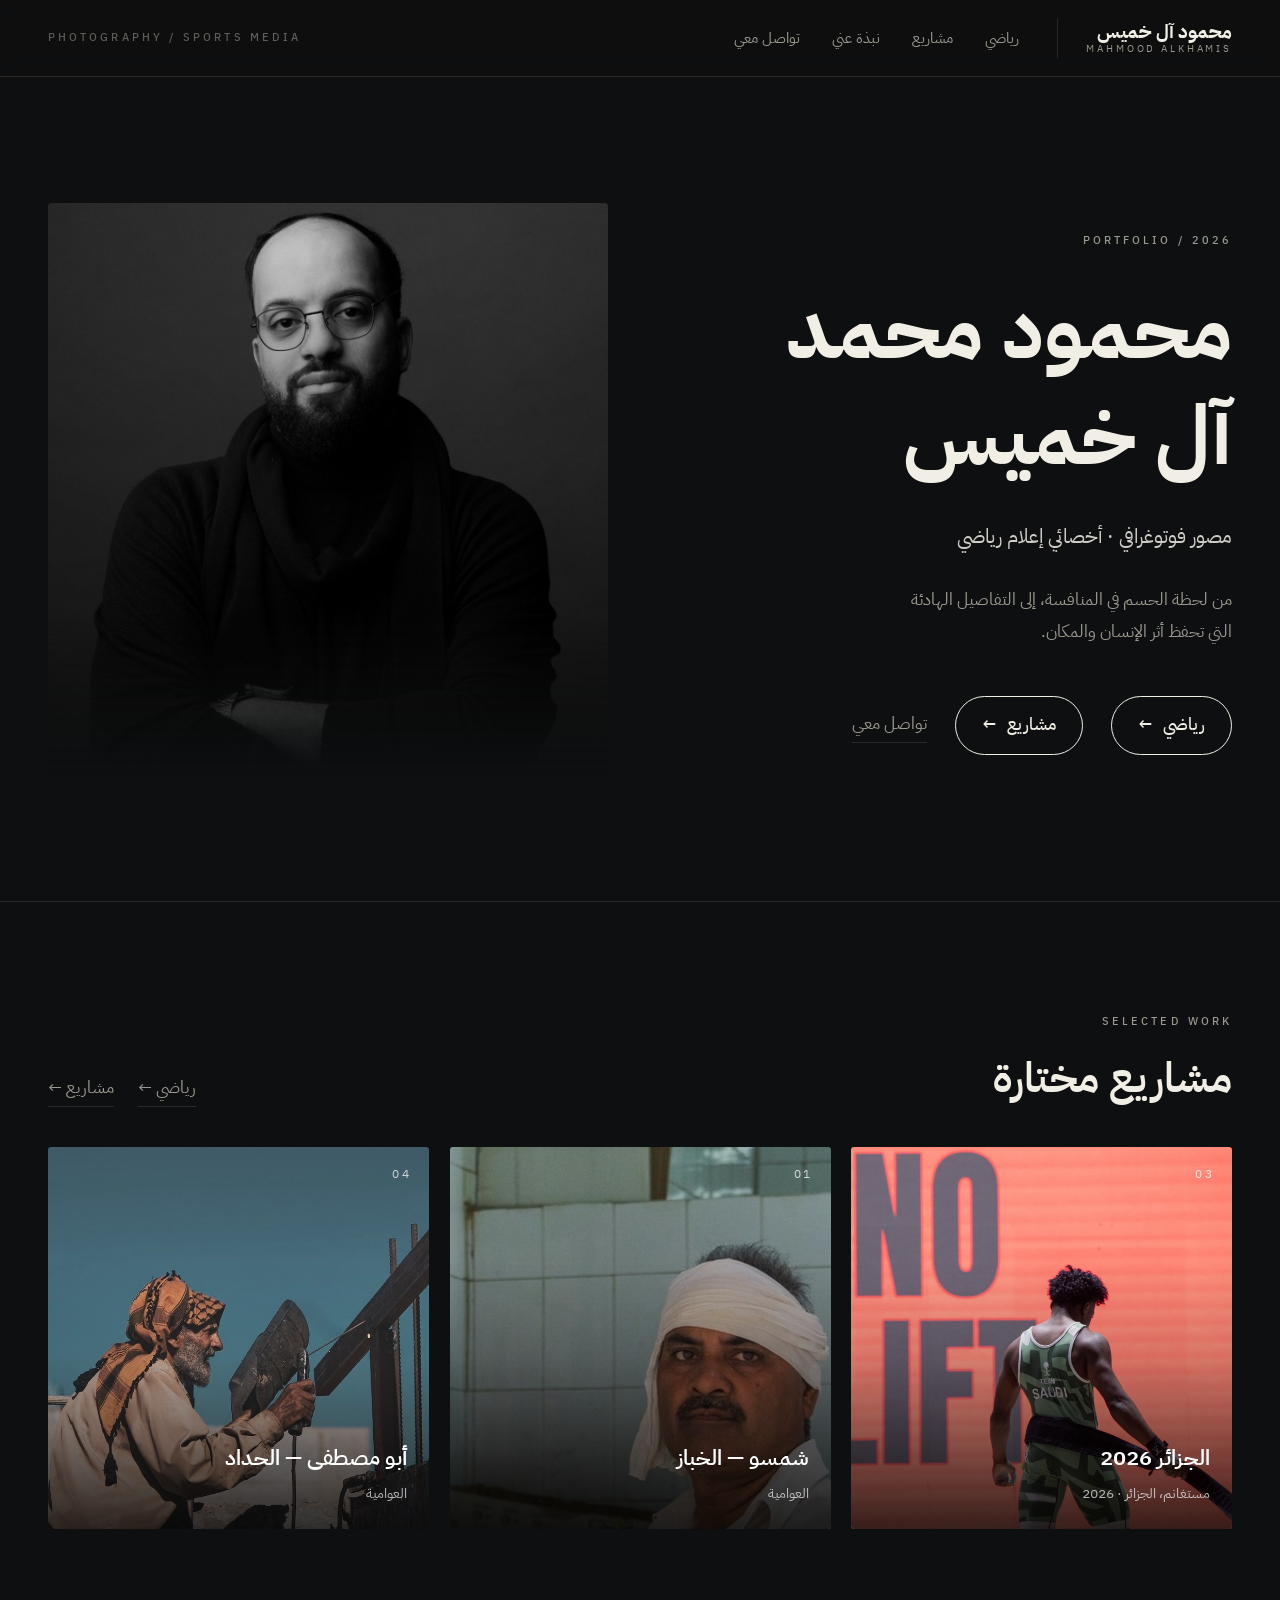
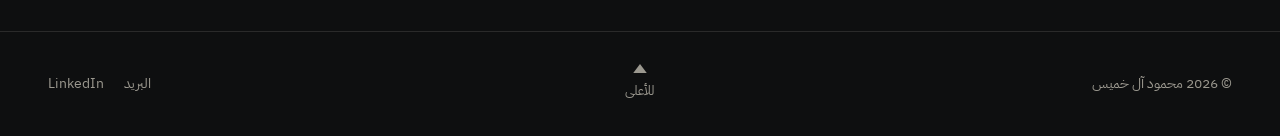
==== site/index.html @ a75376c0 "Portfolio site with Pages CMS control panel - Site content moved to site/content/projects.json and s" ====
<!doctype html>
<html lang="ar" dir="rtl">
<head>
  <meta charset="utf-8">
  <meta name="viewport" content="width=device-width, initial-scale=1">
  <title>محمود آل خميس | مصور فوتوغرافي</title>
  <meta name="description" content="محمود آل خميس — مصور فوتوغرافي وأخصائي إعلام رياضي من المنطقة الشرقية في السعودية.">
  <link rel="icon" href="images/favicon.svg" type="image/svg+xml">
  <link rel="preconnect" href="https://fonts.googleapis.com">
  <link rel="preconnect" href="https://fonts.gstatic.com" crossorigin>
  <link href="https://fonts.googleapis.com/css2?family=IBM+Plex+Sans+Arabic:wght@300;400;500;600;700&display=swap" rel="stylesheet">
  <link rel="stylesheet" href="css/style.css">
  <!-- يخفي العناصر اللي بتظهر مع النزول قبل ما تنرسم الصفحة (بدون JS كل شي يبان عادي) -->
  <script>
    document.documentElement.classList.add('js');
    // انتقال الصفحات: إذا المتصفح تخطّاه (مثلًا ضغطت بسرعة) ما يطلع خطأ في الـ Console
    ['pageswap', 'pagereveal'].forEach(function (t) { addEventListener(t, function (e) { if (e.viewTransition) e.viewTransition.ready.catch(function () {}); }); });
  </script>
</head>
<body>

  <!-- الهيدر: الاسم على اليمين وبعده الأقسام -->
  <header class="site-header">
    <div class="wrap">
      <div class="brand-nav">
        <a class="brand" href="index.html">
          <span class="brand-ar">محمود آل خميس</span>
          <span class="brand-en">MAHMOOD ALKHAMIS</span>
        </a>
        <nav class="nav" aria-label="الأقسام">
          <a href="sports.html" data-nav="sport">رياضي</a>
          <a href="projects.html" data-nav="story">مشاريع</a>
          <a href="about.html" data-nav="about">نبذة عني</a>
          <a href="contact.html" data-nav="contact">تواصل معي</a>
        </nav>
      </div>
      <span class="eyebrow header-tag">PHOTOGRAPHY / SPORTS MEDIA</span>
    </div>
  </header>

  <main>
    <!-- الواجهة: الصورة الشخصية والتعريف -->
    <section class="hero wrap">
      <div class="hero-text">
        <span class="eyebrow">PORTFOLIO / 2026</span>
        <h1 data-lines="hero.title">محمود محمد<br>آل خميس</h1>
        <p class="hero-role" data-text="hero.role">مصور فوتوغرافي · أخصائي إعلام رياضي</p>
        <p class="hero-lead" data-text="hero.lead">من لحظة الحسم في المنافسة، إلى التفاصيل الهادئة التي تحفظ أثر الإنسان والمكان.</p>
        <div class="hero-actions">
          <a class="btn" href="sports.html">رياضي <span class="arrow" aria-hidden="true">←</span></a>
          <a class="btn" href="projects.html">مشاريع <span class="arrow" aria-hidden="true">←</span></a>
          <a class="text-link" href="contact.html">تواصل معي</a>
        </div>
      </div>
      <figure class="hero-photo">
        <img src="images/mahmood.jpg" alt="محمود آل خميس" width="1240" height="1270" data-src="hero.photo">
      </figure>
    </section>

    <!-- مشاريع مختارة: المشاريع المعلّم عليها "يظهر في الرئيسية" في لوحة التحكم -->
    <section class="section">
      <div class="wrap">
        <div class="section-head" data-reveal>
          <div>
            <span class="eyebrow">SELECTED WORK</span>
            <h2>مشاريع مختارة</h2>
          </div>
          <div class="section-links">
            <a class="text-link" href="sports.html">رياضي <span class="arrow" aria-hidden="true">←</span></a>
            <a class="text-link" href="projects.html">مشاريع <span class="arrow" aria-hidden="true">←</span></a>
          </div>
        </div>
        <div class="grid" id="featured-list"></div>
      </div>
    </section>
  </main>

  <footer class="site-footer">
    <div class="wrap">
      <span>© <span data-year>2026</span> محمود آل خميس</span>
      <a class="to-top" href="#top" data-top>
        <svg class="to-top-mark" viewBox="0 0 12 8" aria-hidden="true"><path d="M6 0 12 8H0z"/></svg>
        <span>للأعلى</span>
      </a>
      <nav>
        <a href="mailto:mahmoodalkhmis@gmail.com" data-link="email">البريد</a>
        <a href="https://www.linkedin.com/in/mahmoodalkhamis" target="_blank" rel="noopener" data-link="linkedin">LinkedIn</a>
      </nav>
    </div>
  </footer>

  <script src="js/main.js"></script>
</body>
</html>
---- site/css/style.css ----
/* ==================================================================
   style.css — شكل الموقع
   الألوان والخط والمسافات كلها هنا فوق في :root
   غيّر قيمة واحدة وتتغير في كل الموقع
   ================================================================== */

:root {
  --bg: #0e0f10;          /* لون الخلفية */
  --bg-2: #17181a;        /* خلفية البطاقات */
  --fg: #f1eee6;          /* لون النص */
  --muted: #9b988f;       /* نص ثانوي */
  --faint: #5f5d58;       /* نص باهت */
  --line: rgba(241, 238, 230, 0.12);
  --font: "IBM Plex Sans Arabic", system-ui, -apple-system, "Segoe UI", sans-serif;
  --max: 1280px;          /* أقصى عرض للمحتوى */
  --gutter: clamp(16px, 4vw, 48px);
  --header-h: 76px;

  /* الحركة (نفس قيم سعف) */
  --ease-out: cubic-bezier(0.2, 0.7, 0.2, 1);   /* تبدأ سريعة وتهدّي */
  --dur-1: 150ms;
  --dur-2: 260ms;
  --dur-3: 480ms;
}
/* إذا الزائر مفعّل "تقليل الحركة" في جهازه، كل الحركات تصير فورية */
@media (prefers-reduced-motion: reduce) {
  :root { --dur-1: 0ms; --dur-2: 0ms; --dur-3: 0ms; }
}

*,
*::before,
*::after { box-sizing: border-box; margin: 0; padding: 0; }

html { background: var(--bg); color: var(--fg); -webkit-text-size-adjust: 100%; }

body {
  font-family: var(--font);
  font-size: 17px;
  line-height: 1.9;
  min-height: 100vh;
  display: flex;
  flex-direction: column;
  background: var(--bg);
  -webkit-font-smoothing: antialiased;
}

main { flex: 1; }
img { display: block; max-width: 100%; height: auto; }

/* النصوص والصور اللي تجي من لوحة التحكم (content/site.json) تختفي لحظة لين يتحمّل الملف،
   عشان ما يبان النص القديم المكتوب في الصفحة ثم يتبدّل قدام الزائر */
.js:not(.content-ready) :is([data-text], [data-lines], [data-paras], [data-src], [data-list], #contact-list) {
  visibility: hidden;
}
a { color: inherit; text-decoration: none; }
button { font: inherit; color: inherit; background: none; border: 0; cursor: pointer; }
::selection { background: var(--fg); color: var(--bg); }

.wrap { width: 100%; max-width: var(--max); margin-inline: auto; padding-inline: var(--gutter); }

/* نص إنجليزي صغير بمسافات بين الحروف (لا تستخدمه للعربي — يقطع الحروف) */
.eyebrow {
  display: inline-block;
  direction: ltr;
  unicode-bidi: isolate;
  font-size: 11px;
  font-weight: 500;
  letter-spacing: 0.28em;
  text-transform: uppercase;
  color: var(--muted);
  line-height: 1.6;
}

.btn {
  display: inline-flex;
  align-items: center;
  gap: 10px;
  padding: 12px 26px;
  border: 1px solid var(--fg);
  border-radius: 999px;
  font-weight: 500;
  transition: background 0.2s, color 0.2s;
}
.btn:hover { background: var(--fg); color: var(--bg); }

.text-link { color: var(--muted); border-bottom: 1px solid var(--line); padding-bottom: 2px; transition: color 0.2s, border-color 0.2s; }
.text-link:hover { color: var(--fg); border-color: var(--fg); }

/* ------------------------------ الهيدر ------------------------------ */
.site-header {
  position: sticky;
  top: 0;
  z-index: 50;
  background: rgba(14, 15, 16, 0.86);
  backdrop-filter: blur(12px);
  -webkit-backdrop-filter: blur(12px);
  border-bottom: 1px solid var(--line);
}
.site-header .wrap {
  display: flex;
  align-items: center;
  justify-content: space-between;
  gap: 24px;
  min-height: var(--header-h);
}
/* الاسم ثم الأقسام — على اليمين */
.brand-nav { display: flex; align-items: center; gap: 28px; }
.brand { display: flex; flex-direction: column; line-height: 1.25; }
.brand-ar { font-weight: 700; font-size: 19px; }
.brand-en { font-size: 9.5px; letter-spacing: 0.3em; color: var(--muted); direction: ltr; text-align: right; }

.nav { display: flex; gap: 4px; padding-inline-start: 24px; border-inline-start: 1px solid var(--line); }
.nav a {
  position: relative;
  padding: 6px 14px;
  font-size: 15px;
  color: var(--muted);
  transition: color var(--dur-1) var(--ease-out);
}
.nav a:hover { color: var(--fg); }
.nav a[aria-current="page"] { color: var(--fg); font-weight: 500; }
/* خط قصير في منتصف الكلمة: يكبر مع المرور، وأطول تحت الصفحة الحالية */
.nav a::after {
  content: "";
  position: absolute;
  inset-inline: 0;
  bottom: 0;
  margin-inline: auto;
  width: 0;
  height: 2px;
  background: var(--fg);
  opacity: 0;
  transition: width var(--dur-2) var(--ease-out), opacity var(--dur-2) var(--ease-out);
}
.nav a:hover::after { width: 1.25rem; opacity: 0.6; }
.nav a[aria-current="page"]::after { width: 1.75rem; opacity: 1; }

.header-tag { color: var(--faint); }

@media (max-width: 760px) {
  .header-tag { display: none; }
  .site-header .wrap { min-height: 0; padding-block: 12px 8px; }
  .brand-nav { flex-direction: column; align-items: stretch; gap: 6px; width: 100%; }
  .nav { padding: 0; border: 0; margin-inline-start: -14px; }
  .nav a { font-size: 14.5px; }
}

/* ------------------------------ الرئيسية ------------------------------ */
.hero {
  display: grid;
  grid-template-columns: 1fr 1fr;
  align-items: center;
  gap: clamp(32px, 5vw, 80px);
  min-height: calc(100svh - var(--header-h));
  padding-block: 48px;
}
.hero h1 {
  font-size: clamp(44px, 6.4vw, 92px);
  font-weight: 700;
  line-height: 1.3;
  margin-block: 22px 26px;
}
.hero-role { font-size: clamp(17px, 1.6vw, 21px); color: var(--fg); opacity: 0.85; }
.hero-lead { margin-top: 28px; max-width: 34ch; color: var(--muted); font-size: 17px; }
.hero-actions { display: flex; align-items: center; gap: 16px 28px; margin-top: 48px; flex-wrap: wrap; }

.hero-photo { position: relative; }
.hero-photo img {
  width: 100%;
  aspect-ratio: 1 / 1.02;
  max-height: calc(100svh - var(--header-h) - 96px);
  object-fit: cover;
  object-position: 50% 20%;
  border-radius: 3px;
  /* يذوب أسفل الصورة في الخلفية */
  -webkit-mask-image: linear-gradient(to bottom, #000 72%, transparent);
  mask-image: linear-gradient(to bottom, #000 72%, transparent);
}

@media (max-width: 860px) {
  .hero { grid-template-columns: 1fr; min-height: 0; padding-block: 24px 40px; gap: 8px; }
  .hero-photo { order: -1; max-width: 520px; width: 100%; margin-inline: auto; }
  .hero-photo img { aspect-ratio: 4 / 4.4; max-height: 54svh; }
  .hero h1 { margin-block: 16px 18px; }
}

.section { padding-block: clamp(56px, 8vw, 110px); border-top: 1px solid var(--line); }
.section-head {
  display: flex;
  align-items: end;
  justify-content: space-between;
  gap: 16px;
  margin-bottom: 40px;
  flex-wrap: wrap;
}
.section-head h2 { font-size: clamp(28px, 3.4vw, 42px); font-weight: 600; line-height: 1.4; margin-top: 12px; }
.section-links { display: flex; gap: 24px; flex-wrap: wrap; }

/* ------------------------------ البطاقات المربعة ------------------------------ */
.grid {
  display: grid;
  grid-template-columns: repeat(3, 1fr);
  gap: clamp(12px, 1.6vw, 22px);
}
@media (max-width: 960px) { .grid { grid-template-columns: repeat(2, 1fr); } }
@media (max-width: 460px) { .grid { grid-template-columns: 1fr; } }

.card {
  position: relative;
  display: block;
  aspect-ratio: 1 / 1;      /* مربع */
  overflow: hidden;
  background: var(--bg-2);
  border-radius: 3px;
  isolation: isolate;
}
.card img {
  position: absolute;
  inset: 0;
  width: 100%;
  height: 100%;
  object-fit: cover;
  transition: transform 0.8s cubic-bezier(0.2, 0.7, 0.2, 1), filter 0.4s;
}
.card::after {
  content: "";
  position: absolute;
  inset: 0;
  background: linear-gradient(to top, rgba(0, 0, 0, 0.78) 0%, rgba(0, 0, 0, 0.15) 45%, transparent 70%);
}
.card:hover img { transform: scale(1.045); }
.card-num {
  position: absolute;
  top: 16px;
  inset-inline-end: 18px;
  z-index: 1;
  font-size: 12px;
  letter-spacing: 0.2em;
  color: rgba(255, 255, 255, 0.75);
  direction: ltr;
}
.card-info {
  position: absolute;
  inset-inline: 0;
  bottom: 0;
  z-index: 1;
  display: flex;
  flex-direction: column;
  padding: 22px;
}
.card-title { font-size: clamp(19px, 1.7vw, 24px); font-weight: 600; line-height: 1.5; color: #fff; }
.card-meta { font-size: 13.5px; color: rgba(255, 255, 255, 0.68); margin-top: 6px; }

/* ------------------------------ صفحة القسم (رياضي / مشاريع) ------------------------------ */
.page-head { padding-block: clamp(48px, 7vw, 96px) clamp(24px, 3vw, 40px); }
.page-head h1 { font-size: clamp(40px, 5.6vw, 76px); font-weight: 700; line-height: 1.3; margin-top: 16px; }
.page-head p { color: var(--muted); max-width: 60ch; margin-top: 20px; }
.section-grid { padding-top: clamp(32px, 4vw, 56px); padding-bottom: clamp(56px, 8vw, 110px); border-top: 1px solid var(--line); }


/* ------------------------------ صفحة المشروع ------------------------------ */
.back { display: inline-block; margin-block: 32px 24px; color: var(--muted); font-size: 15px; transition: color 0.2s; }
.back:hover { color: var(--fg); }

.project-cover img {
  width: 100%;
  max-height: 82svh;
  object-fit: cover;
  border-radius: 3px;
  background: var(--bg-2);
}

.project-head {
  display: grid;
  grid-template-columns: minmax(0, 5fr) minmax(0, 6fr);
  gap: clamp(24px, 5vw, 80px);
  padding-block: clamp(36px, 5vw, 72px);
}
.project-head h1 { font-size: clamp(34px, 4.4vw, 60px); font-weight: 700; line-height: 1.35; margin-top: 14px; }
.project-sub { margin-top: 14px; font-size: 17px; line-height: 1.8; }
.project-meta { margin-top: 10px; color: var(--muted); font-size: 15px; }
.project-desc { color: #d6d3cb; font-size: 18px; line-height: 2.1; padding-top: 6px; }
.project-desc p + p { margin-top: 22px; }
.project-desc p:first-child:not(:only-child) { color: var(--muted); font-size: 15.5px; }

@media (max-width: 860px) {
  .project-head { grid-template-columns: 1fr; gap: 18px; }
}

.gallery {
  display: grid;
  grid-template-columns: repeat(2, 1fr);
  gap: clamp(10px, 1.4vw, 20px);
  align-items: start;
  padding-bottom: clamp(48px, 6vw, 88px);
}
/* إذا عدد الصور فردي، آخر صورة تاخذ العرض كامل */
.gallery .shot:last-child:nth-child(odd) { grid-column: 1 / -1; }
@media (max-width: 640px) { .gallery { grid-template-columns: 1fr; } }
.shot { display: block; overflow: hidden; border-radius: 3px; background: var(--bg-2); cursor: zoom-in; }
/* aspect-ratio: يحجز مكان للصورة (3:2) قبل ما تتحمّل، وبعدها تاخذ مقاسها الحقيقي.
   بدونه الصور كلها تكون بطول صفر وتظهر مرة وحدة بدل وحدة وحدة */
.shot img { width: 100%; height: auto; aspect-ratio: auto 3 / 2; transition: opacity 0.3s, transform 0.8s cubic-bezier(0.2, 0.7, 0.2, 1); }
.shot:hover img { transform: scale(1.02); }

.next-project {
  display: flex;
  flex-direction: column;
  gap: 12px;
  padding-block: clamp(40px, 6vw, 80px);
  border-top: 1px solid var(--line);
}
.next-project a { font-size: clamp(26px, 3.6vw, 48px); font-weight: 600; line-height: 1.45; transition: opacity 0.2s; }
.next-project a:hover { opacity: 0.7; }

.empty { padding-block: 120px; text-align: center; }
.empty h1 { font-size: 32px; margin-bottom: 24px; }

/* ------------------------------ عارض الصور ------------------------------ */
.lightbox {
  width: 100vw;
  height: 100vh;
  max-width: none;
  max-height: none;
  margin: 0;
  border: 0;
  background: rgba(8, 8, 9, 0.97);
  color: #fff;
  display: none;
  place-items: center;
}
.lightbox[open] { display: grid; }
.lightbox::backdrop { background: rgba(0, 0, 0, 0.9); }
.lightbox img { max-width: 92vw; max-height: 86vh; object-fit: contain; user-select: none; }
.lb-close, .lb-prev, .lb-next {
  position: fixed;
  display: grid;
  place-items: center;
  width: 48px;
  height: 48px;
  border-radius: 50%;
  font-size: 22px;
  background: rgba(255, 255, 255, 0.08);
  transition: background 0.2s;
}
.lb-close:hover, .lb-prev:hover, .lb-next:hover { background: rgba(255, 255, 255, 0.18); }
.lb-close { top: 18px; inset-inline-start: 18px; font-size: 28px; }
.lb-prev { top: 50%; translate: 0 -50%; inset-inline-start: 18px; }
.lb-next { top: 50%; translate: 0 -50%; inset-inline-end: 18px; }
.lb-count { position: fixed; bottom: 18px; inset-inline: 0; text-align: center; font-size: 13px; letter-spacing: 0.2em; color: rgba(255, 255, 255, 0.6); direction: ltr; }
@media (max-width: 640px) {
  .lb-prev, .lb-next { top: auto; bottom: 10px; translate: none; }
  .lightbox img { max-width: 100vw; max-height: 78vh; }
}

/* ------------------------------ نبذة عني ------------------------------ */
.about {
  display: grid;
  grid-template-columns: minmax(0, 6fr) minmax(0, 5fr);
  gap: clamp(32px, 6vw, 96px);
  padding-block: clamp(48px, 7vw, 96px);
  align-items: start;
}
.about h1 { font-size: clamp(36px, 4.8vw, 64px); font-weight: 700; line-height: 1.35; margin-block: 16px 32px; }
.about-lead { font-size: clamp(19px, 1.8vw, 23px); line-height: 2; }
.about-text p { color: #d6d3cb; }
.about-text p + p,
.about-lead + .about-body { margin-top: 24px; }
.about-photo img { width: 100%; border-radius: 3px; }

.facts { display: grid; grid-template-columns: repeat(2, 1fr); gap: 1px; background: var(--line); border: 1px solid var(--line); margin-top: 48px; }
.fact { background: var(--bg); padding: 22px; }
.fact strong { display: block; font-size: 30px; font-weight: 700; line-height: 1.4; margin-bottom: 6px; }
.fact span { color: var(--muted); font-size: 14.5px; }

.tags { display: flex; flex-wrap: wrap; gap: 10px; margin-top: 36px; }
.tags li { list-style: none; padding: 6px 16px; border: 1px solid var(--line); border-radius: 999px; font-size: 14.5px; color: #d6d3cb; }

.about-actions { display: flex; gap: 24px; align-items: center; flex-wrap: wrap; margin-top: 48px; }

@media (max-width: 860px) {
  .about { grid-template-columns: 1fr; }
  .about-photo { order: -1; max-width: 440px; }
  .about-photo img { aspect-ratio: 4 / 4.4; max-height: 50svh; object-fit: cover; object-position: 50% 20%; }
}

/* ------------------------------ تواصل معي ------------------------------ */
.contact { padding-block: clamp(56px, 9vw, 130px); }
.contact h1 { font-size: clamp(40px, 6.4vw, 88px); font-weight: 700; line-height: 1.3; margin-block: 18px 26px; }
.contact > p { color: var(--muted); max-width: 46ch; }
.contact-list { list-style: none; margin-top: 56px; border-top: 1px solid var(--line); }
.contact-list li { border-bottom: 1px solid var(--line); }
.contact-list a, .contact-list .row {
  display: flex;
  align-items: center;
  justify-content: space-between;
  gap: 16px;
  padding-block: 22px;
  flex-wrap: wrap;
}
.contact-list a { transition: padding 0.25s, color 0.2s; }
.contact-list a:hover { padding-inline-start: 10px; }
.contact-list .label { color: var(--muted); font-size: 15px; min-width: 110px; }
.contact-list .value { font-size: clamp(18px, 2.2vw, 28px); font-weight: 500; direction: ltr; unicode-bidi: isolate; }
.contact-list .value.ar { direction: rtl; }

/* ------------------------------ الفوتر ------------------------------ */
.site-footer { border-top: 1px solid var(--line); color: var(--muted); font-size: 14px; }
.site-footer .wrap {
  display: grid;
  grid-template-columns: 1fr auto 1fr;   /* الاسم | للأعلى | الروابط */
  align-items: center;
  gap: 16px;
  padding-block: 28px;
}
.site-footer nav { display: flex; gap: 20px; justify-self: end; }
.site-footer a { transition: color var(--dur-2) var(--ease-out); }
.site-footer a:hover { color: var(--fg); }
@media (max-width: 560px) {
  .site-footer .wrap { grid-template-columns: 1fr auto; }
  .to-top { grid-column: 1 / -1; order: -1; justify-self: center; }
}

/* زر للأعلى: مثلث فوق كلمة "للأعلى" */
.to-top {
  display: grid;
  justify-items: center;
  gap: 6px;
  padding: 4px 12px;
  font-size: 13px;
}
.to-top-mark { width: 14px; height: auto; fill: currentColor; }

/* ==================================================================
   الحركة — نفس نظام موقع سعف
   كل شي هنا يتوقف تلقائيًا إذا الزائر مفعّل "تقليل الحركة" (آخر الملف)
   ================================================================== */

/* التمرير السلس (مثلًا لما تضغط "للأعلى") */
html { scroll-behavior: smooth; }

/* 1) دخول الواجهة: سطور التعريف تطلع وحدة ورا الثانية (90ms بين كل سطر) */
@keyframes rise {
  from { opacity: 0; transform: translateY(14px); }
}
.hero-text > * { animation: rise 0.7s var(--ease-out) both; }
.hero-text > :nth-child(2) { animation-delay: 90ms; }
.hero-text > :nth-child(3) { animation-delay: 180ms; }
.hero-text > :nth-child(4) { animation-delay: 270ms; }
.hero-text > :nth-child(5) { animation-delay: 360ms; }
.hero-photo { animation: rise 0.9s var(--ease-out) both; }

/* 2) الظهور مع النزول: حط data-reveal على أي عنصر.
   main.js يضيف .is-visible أول ما يدخل الشاشة.
   --reveal-delay يأخّر عنصر عن اللي جنبه (البطاقات تطلع وحدة ورا الثانية) */
.js [data-reveal] {
  opacity: 0;
  transform: translateY(14px);
  transition:
    opacity var(--dur-3) var(--ease-out),
    transform var(--dur-3) var(--ease-out);
  transition-delay: var(--reveal-delay, 0ms);
}
[data-reveal].is-visible { opacity: 1; transform: none; }

/* data-reveal-stagger: القائمة نفسها تبان، وعناصرها تطلع وحدة وحدة (80ms) */
.js [data-reveal-stagger] { opacity: 1; transform: none; }
.js [data-reveal-stagger] > * {
  opacity: 0;
  transform: translateY(16px);
  transition:
    opacity var(--dur-3) var(--ease-out),
    transform var(--dur-3) var(--ease-out);
  transition-delay: calc(var(--reveal-delay, 0ms) + (var(--i, 0) * 80ms));
}
.js [data-reveal-stagger].is-visible > * { opacity: 1; transform: none; }
[data-reveal-stagger] > :nth-child(2) { --i: 1; }
[data-reveal-stagger] > :nth-child(3) { --i: 2; }
[data-reveal-stagger] > :nth-child(4) { --i: 3; }
[data-reveal-stagger] > :nth-child(5) { --i: 4; }
[data-reveal-stagger] > :nth-child(6) { --i: 5; }
[data-reveal-stagger] > :nth-child(7) { --i: 6; }
[data-reveal-stagger] > :nth-child(n + 8) { --i: 7; }

/* 3) الانتقال بين الصفحات: القديمة ترتفع وتختفي، والجديدة تطلع من تحت.
   الهيدر له اسم خاص فيثبت مكانه. المتصفحات اللي ما تدعمها تنتقل عادي. */
@view-transition { navigation: auto; }
.site-header { view-transition-name: site-header; }
@keyframes vt-leave { to { opacity: 0; transform: translateY(-10px); } }
@keyframes vt-enter { from { opacity: 0; transform: translateY(14px); } }
@media (prefers-reduced-motion: no-preference) {
  ::view-transition-old(root) { animation: vt-leave 180ms cubic-bezier(0.4, 0, 1, 1) both; }
  ::view-transition-new(root) { animation: vt-enter 380ms var(--ease-out) 60ms both; }
}

/* 4) السهم يمشي باتجاه القراءة لما تمر عليه (الموقع عربي: لليسار) */
.arrow { display: inline-block; transition: translate var(--dur-2) var(--ease-out); }
a:hover .arrow { translate: -0.2em 0; }
a:hover .arrow--back { translate: 0.2em 0; }
a:hover .arrow--out { translate: 0.15em -0.15em; }
.btn:active { translate: 0 1px; }

/* 5) زر للأعلى: المثلث يتنفس بهدوء، ولما تضغط يطير لفوق ويرجع */
.to-top-mark {
  transition: translate var(--dur-2) var(--ease-out);
  animation: top-bob 2.6s ease-in-out infinite;
}
.to-top:hover .to-top-mark { translate: 0 -3px; }
.to-top.is-rising .to-top-mark { animation: top-launch 0.75s var(--ease-out) both; }
@keyframes top-bob { 50% { transform: translateY(-4px); } }
@keyframes top-launch {
  0%   { transform: translateY(0); opacity: 1; }
  60%  { transform: translateY(-1.6em); opacity: 0; }
  61%  { transform: translateY(0.6em); opacity: 0; }
  100% { transform: translateY(0); opacity: 1; }
}

/* تقليل الحركة: نوقف كل شي ونعرض المحتوى مباشرة */
@media (prefers-reduced-motion: reduce) {
  html { scroll-behavior: auto; }
  .hero-text > *,
  .hero-photo,
  .to-top-mark { animation: none !important; }
  .js [data-reveal],
  .js [data-reveal-stagger] > * { opacity: 1; transform: none; transition: none; }
  a:hover .arrow,
  .to-top:hover .to-top-mark { translate: none; }
  ::view-transition-group(*),
  ::view-transition-old(*),
  ::view-transition-new(*) { animation: none !important; }
}
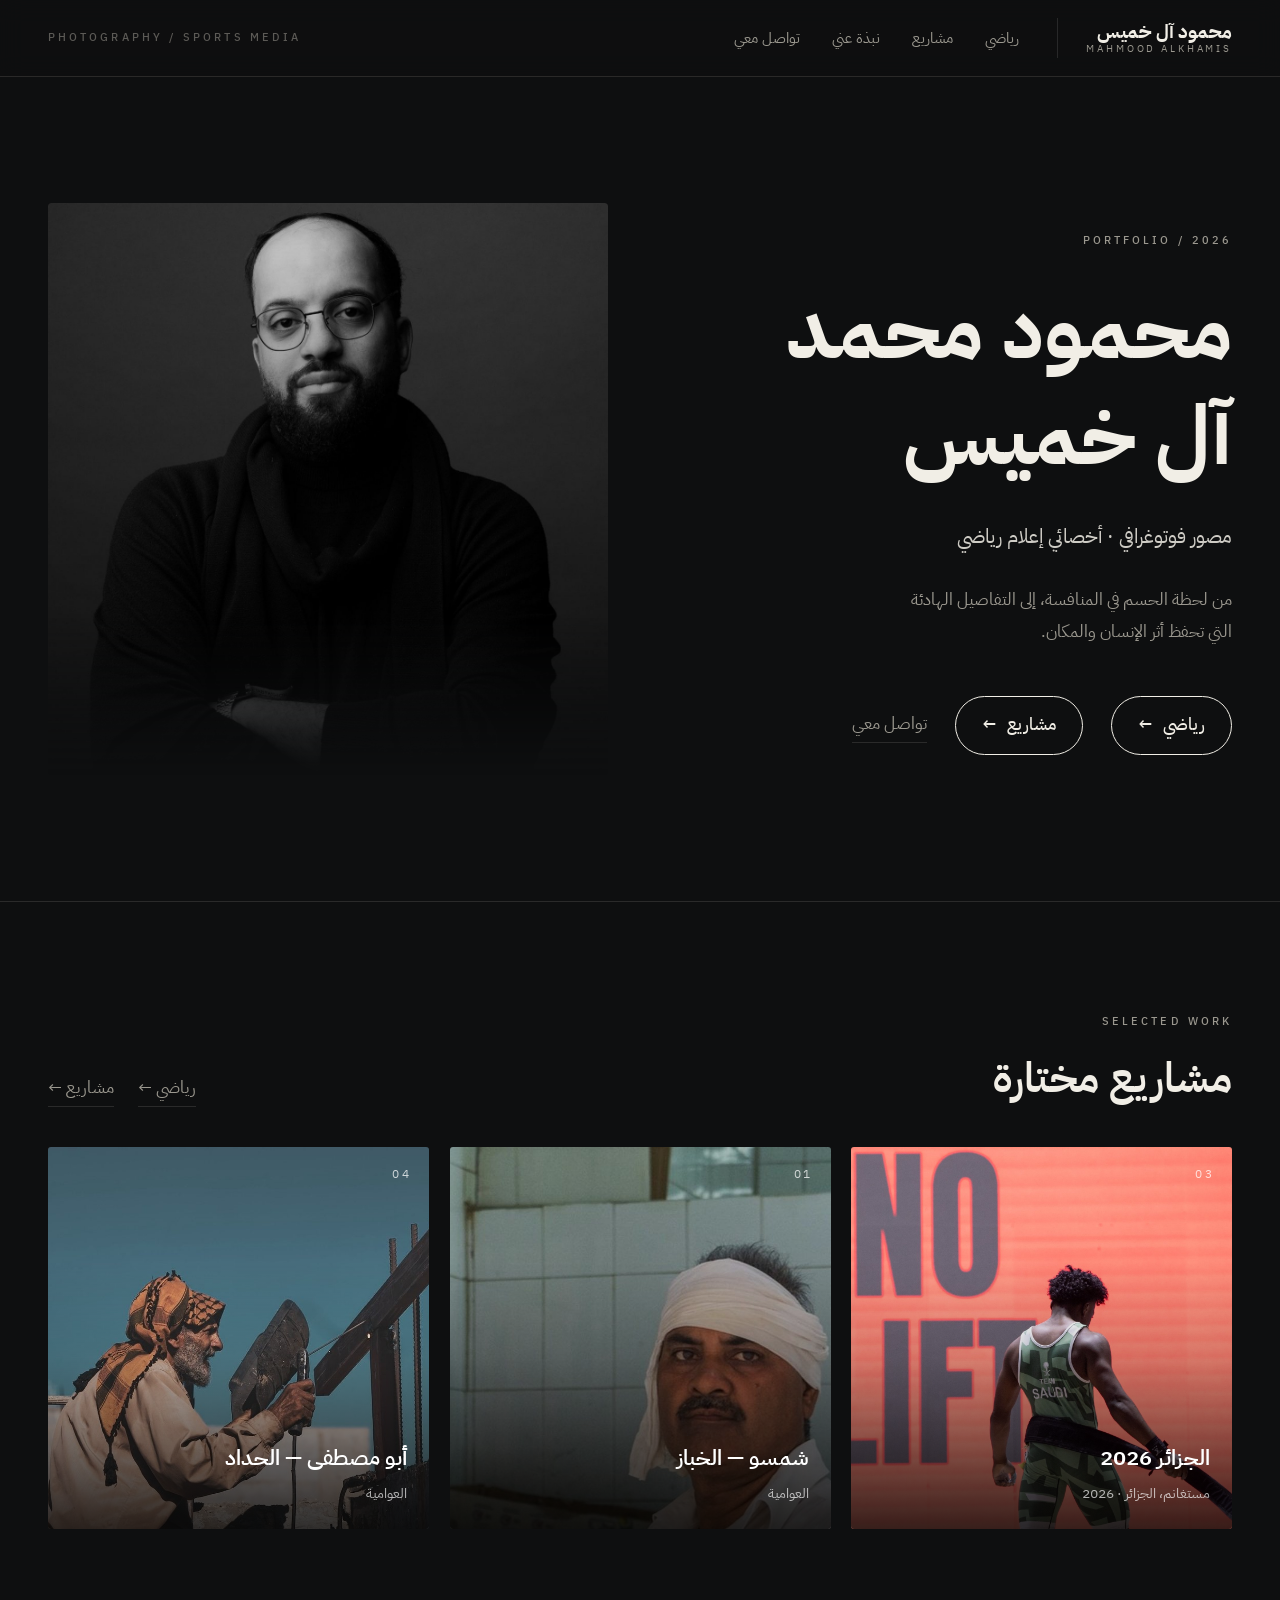
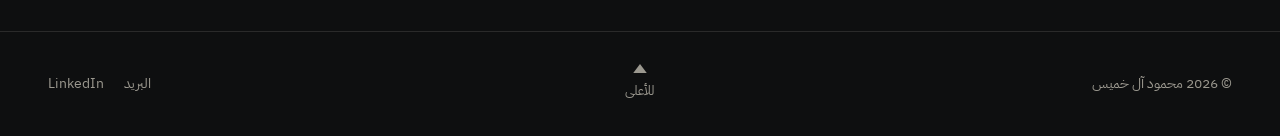
==== commit 9eb54992: "Site colors editable from the panel Five ready themes plus optional custom hex colors; other shades " ====
--- a/site/index.html
+++ b/site/index.html
@@ -13,6 +13,8 @@
   <!-- يخفي العناصر اللي بتظهر مع النزول قبل ما تنرسم الصفحة (بدون JS كل شي يبان عادي) -->
   <script>
     document.documentElement.classList.add('js');
+    // ألوان الموقع المحفوظة من آخر زيارة (عشان ما تومض الألوان القديمة)
+    try { var c = JSON.parse(localStorage.getItem('site-colors') || '{}'); for (var k in c) document.documentElement.style.setProperty(k, c[k]); } catch (e) {}
     // انتقال الصفحات: إذا المتصفح تخطّاه (مثلًا ضغطت بسرعة) ما يطلع خطأ في الـ Console
     ['pageswap', 'pagereveal'].forEach(function (t) { addEventListener(t, function (e) { if (e.viewTransition) e.viewTransition.ready.catch(function () {}); }); });
   </script>
@@ -28,8 +30,8 @@
           <span class="brand-en">MAHMOOD ALKHAMIS</span>
         </a>
         <nav class="nav" aria-label="الأقسام">
-          <a href="sports.html" data-nav="sport">رياضي</a>
-          <a href="projects.html" data-nav="story">مشاريع</a>
+          <a href="sports.html" data-nav-section data-nav="sport">رياضي</a>
+          <a href="projects.html" data-nav-section data-nav="story">مشاريع</a>
           <a href="about.html" data-nav="about">نبذة عني</a>
           <a href="contact.html" data-nav="contact">تواصل معي</a>
         </nav>
@@ -46,9 +48,9 @@
         <h1 data-lines="hero.title">محمود محمد<br>آل خميس</h1>
         <p class="hero-role" data-text="hero.role">مصور فوتوغرافي · أخصائي إعلام رياضي</p>
         <p class="hero-lead" data-text="hero.lead">من لحظة الحسم في المنافسة، إلى التفاصيل الهادئة التي تحفظ أثر الإنسان والمكان.</p>
-        <div class="hero-actions">
-          <a class="btn" href="sports.html">رياضي <span class="arrow" aria-hidden="true">←</span></a>
-          <a class="btn" href="projects.html">مشاريع <span class="arrow" aria-hidden="true">←</span></a>
+        <div class="hero-actions" data-section-buttons>
+          <a class="btn" href="sports.html" data-section-btn>رياضي <span class="arrow" aria-hidden="true">←</span></a>
+          <a class="btn" href="projects.html" data-section-btn>مشاريع <span class="arrow" aria-hidden="true">←</span></a>
           <a class="text-link" href="contact.html">تواصل معي</a>
         </div>
       </div>
@@ -65,7 +67,7 @@
             <span class="eyebrow">SELECTED WORK</span>
             <h2>مشاريع مختارة</h2>
           </div>
-          <div class="section-links">
+          <div class="section-links" data-section-links>
             <a class="text-link" href="sports.html">رياضي <span class="arrow" aria-hidden="true">←</span></a>
             <a class="text-link" href="projects.html">مشاريع <span class="arrow" aria-hidden="true">←</span></a>
           </div>
--- a/site/css/style.css
+++ b/site/css/style.css
@@ -5,12 +5,15 @@
    ================================================================== */
 
 :root {
+  /* الألوان الأساسية الثلاثة — تتغيّر من لوحة التحكم (نصوص الموقع ← الألوان) */
   --bg: #0e0f10;          /* لون الخلفية */
-  --bg-2: #17181a;        /* خلفية البطاقات */
   --fg: #f1eee6;          /* لون النص */
   --muted: #9b988f;       /* نص ثانوي */
-  --faint: #5f5d58;       /* نص باهت */
-  --line: rgba(241, 238, 230, 0.12);
+  /* الباقي ينحسب منها تلقائيًا */
+  --bg-2: color-mix(in srgb, var(--bg) 94%, var(--fg));     /* خلفية البطاقات */
+  --faint: color-mix(in srgb, var(--muted) 55%, var(--bg)); /* نص باهت */
+  --soft: color-mix(in srgb, var(--fg) 85%, var(--bg));     /* نص الفقرات */
+  --line: color-mix(in srgb, var(--fg) 12%, transparent);
   --font: "IBM Plex Sans Arabic", system-ui, -apple-system, "Segoe UI", sans-serif;
   --max: 1280px;          /* أقصى عرض للمحتوى */
   --gutter: clamp(16px, 4vw, 48px);
@@ -49,7 +52,8 @@
 
 /* النصوص والصور اللي تجي من لوحة التحكم (content/site.json) تختفي لحظة لين يتحمّل الملف،
    عشان ما يبان النص القديم المكتوب في الصفحة ثم يتبدّل قدام الزائر */
-.js:not(.content-ready) :is([data-text], [data-lines], [data-paras], [data-src], [data-list], #contact-list) {
+.js:not(.content-ready) :is([data-text], [data-lines], [data-paras], [data-src], [data-list], #contact-list,
+                             [data-nav-section], [data-section-btn], [data-section-links]) {
   visibility: hidden;
 }
 a { color: inherit; text-decoration: none; }
@@ -91,7 +95,7 @@
   position: sticky;
   top: 0;
   z-index: 50;
-  background: rgba(14, 15, 16, 0.86);
+  background: color-mix(in srgb, var(--bg) 86%, transparent);
   backdrop-filter: blur(12px);
   -webkit-backdrop-filter: blur(12px);
   border-bottom: 1px solid var(--line);
@@ -279,7 +283,7 @@
 .project-head h1 { font-size: clamp(34px, 4.4vw, 60px); font-weight: 700; line-height: 1.35; margin-top: 14px; }
 .project-sub { margin-top: 14px; font-size: 17px; line-height: 1.8; }
 .project-meta { margin-top: 10px; color: var(--muted); font-size: 15px; }
-.project-desc { color: #d6d3cb; font-size: 18px; line-height: 2.1; padding-top: 6px; }
+.project-desc { color: var(--soft); font-size: 18px; line-height: 2.1; padding-top: 6px; }
 .project-desc p + p { margin-top: 22px; }
 .project-desc p:first-child:not(:only-child) { color: var(--muted); font-size: 15.5px; }
 
@@ -363,7 +367,7 @@
 }
 .about h1 { font-size: clamp(36px, 4.8vw, 64px); font-weight: 700; line-height: 1.35; margin-block: 16px 32px; }
 .about-lead { font-size: clamp(19px, 1.8vw, 23px); line-height: 2; }
-.about-text p { color: #d6d3cb; }
+.about-text p { color: var(--soft); }
 .about-text p + p,
 .about-lead + .about-body { margin-top: 24px; }
 .about-photo img { width: 100%; border-radius: 3px; }
@@ -374,7 +378,7 @@
 .fact span { color: var(--muted); font-size: 14.5px; }
 
 .tags { display: flex; flex-wrap: wrap; gap: 10px; margin-top: 36px; }
-.tags li { list-style: none; padding: 6px 16px; border: 1px solid var(--line); border-radius: 999px; font-size: 14.5px; color: #d6d3cb; }
+.tags li { list-style: none; padding: 6px 16px; border: 1px solid var(--line); border-radius: 999px; font-size: 14.5px; color: var(--soft); }
 
 .about-actions { display: flex; gap: 24px; align-items: center; flex-wrap: wrap; margin-top: 48px; }
 
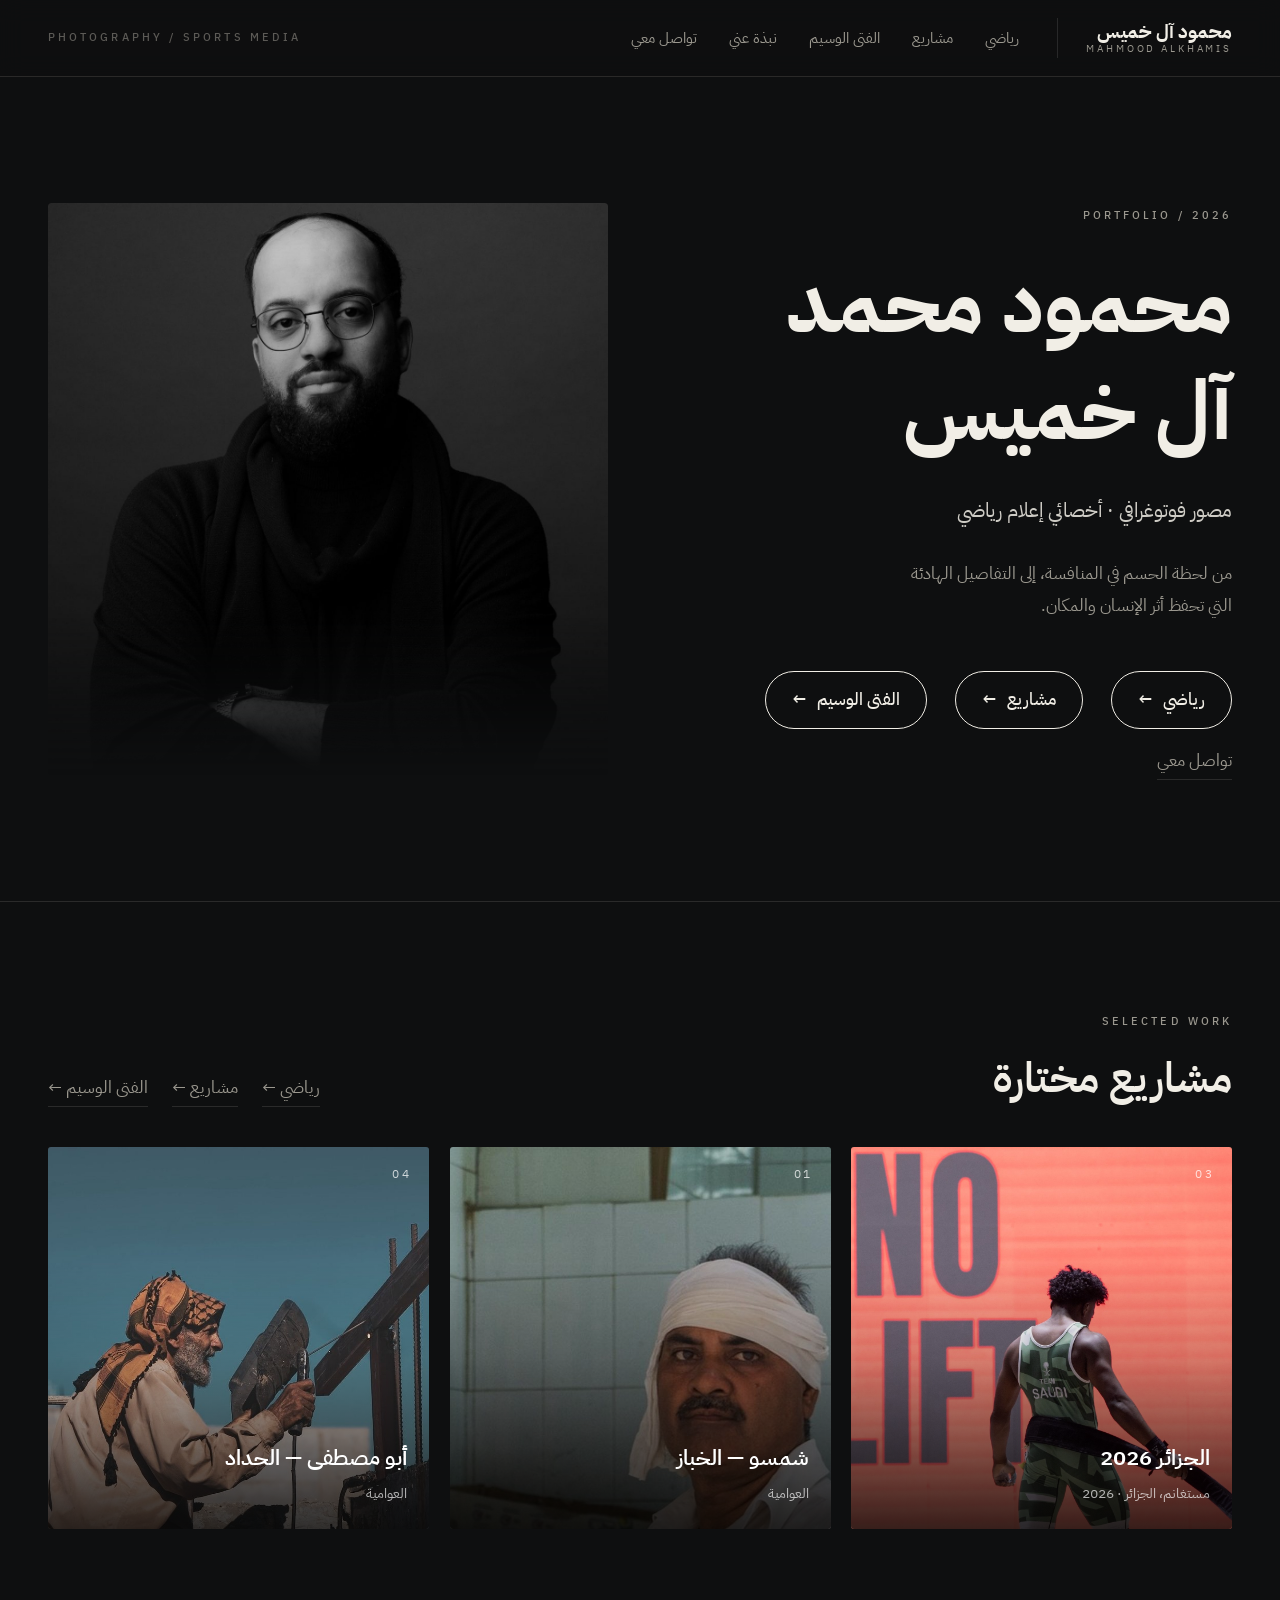
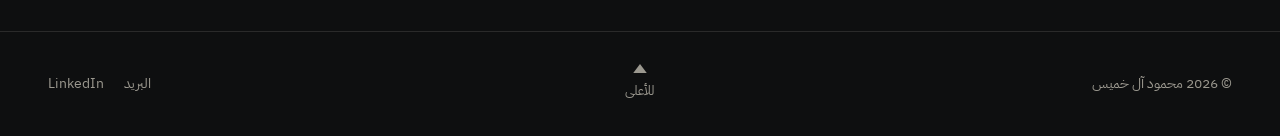
==== commit 7edf3888: "Per-page colors (pages, sections, projects) and editable featured heading Co-Authored-By: Claude Opu" ====
--- a/site/index.html
+++ b/site/index.html
@@ -13,8 +13,8 @@
   <!-- يخفي العناصر اللي بتظهر مع النزول قبل ما تنرسم الصفحة (بدون JS كل شي يبان عادي) -->
   <script>
     document.documentElement.classList.add('js');
-    // ألوان الموقع المحفوظة من آخر زيارة (عشان ما تومض الألوان القديمة)
-    try { var c = JSON.parse(localStorage.getItem('site-colors') || '{}'); for (var k in c) document.documentElement.style.setProperty(k, c[k]); } catch (e) {}
+    // ألوان هذي الصفحة المحفوظة من آخر زيارة (عشان ما تومض الألوان القديمة)
+    try { var c = JSON.parse(localStorage.getItem('site-colors:' + location.pathname + location.search) || '{}'); for (var k in c) document.documentElement.style.setProperty(k, c[k]); } catch (e) {}
     // انتقال الصفحات: إذا المتصفح تخطّاه (مثلًا ضغطت بسرعة) ما يطلع خطأ في الـ Console
     ['pageswap', 'pagereveal'].forEach(function (t) { addEventListener(t, function (e) { if (e.viewTransition) e.viewTransition.ready.catch(function () {}); }); });
   </script>
@@ -64,8 +64,8 @@
       <div class="wrap">
         <div class="section-head" data-reveal>
           <div>
-            <span class="eyebrow">SELECTED WORK</span>
-            <h2>مشاريع مختارة</h2>
+            <span class="eyebrow" data-text="featured.label">SELECTED WORK</span>
+            <h2 data-text="featured.title">مشاريع مختارة</h2>
           </div>
           <div class="section-links" data-section-links>
             <a class="text-link" href="sports.html">رياضي <span class="arrow" aria-hidden="true">←</span></a>
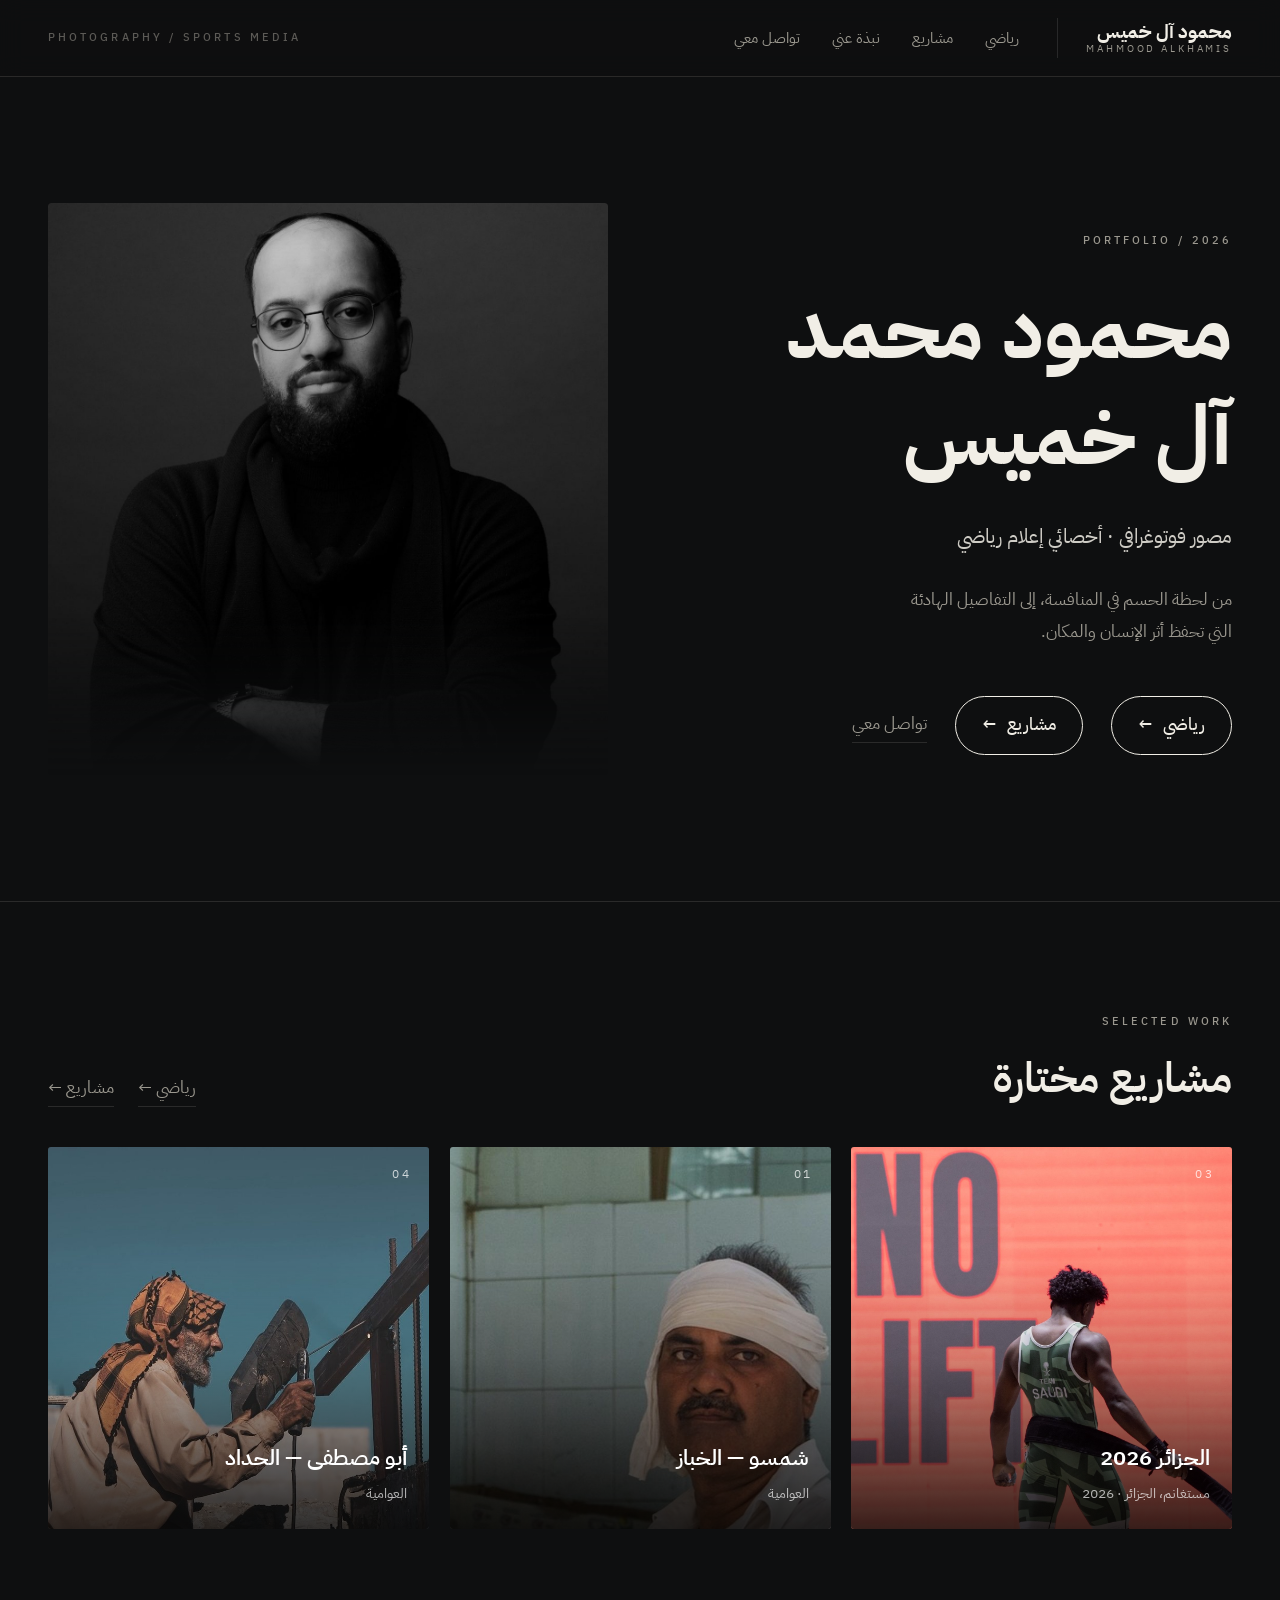
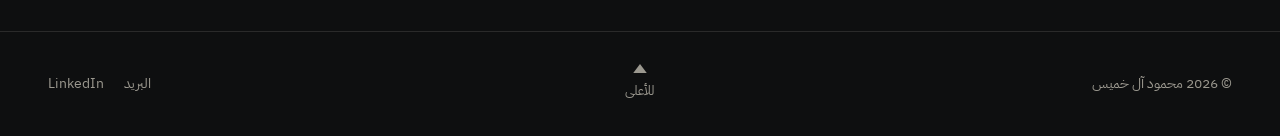
==== commit cec125c1: "Clean up for handover: remove test section, unused images and duplicate pages Co-Authored-By: Claude" ====
--- a/site/index.html
+++ b/site/index.html
@@ -30,8 +30,8 @@
           <span class="brand-en">MAHMOOD ALKHAMIS</span>
         </a>
         <nav class="nav" aria-label="الأقسام">
-          <a href="sports.html" data-nav-section data-nav="sport">رياضي</a>
-          <a href="projects.html" data-nav-section data-nav="story">مشاريع</a>
+          <a href="section.html?id=sport" data-nav-section data-nav="sport">رياضي</a>
+          <a href="section.html?id=story" data-nav-section data-nav="story">مشاريع</a>
           <a href="about.html" data-nav="about">نبذة عني</a>
           <a href="contact.html" data-nav="contact">تواصل معي</a>
         </nav>
@@ -49,8 +49,8 @@
         <p class="hero-role" data-text="hero.role">مصور فوتوغرافي · أخصائي إعلام رياضي</p>
         <p class="hero-lead" data-text="hero.lead">من لحظة الحسم في المنافسة، إلى التفاصيل الهادئة التي تحفظ أثر الإنسان والمكان.</p>
         <div class="hero-actions" data-section-buttons>
-          <a class="btn" href="sports.html" data-section-btn>رياضي <span class="arrow" aria-hidden="true">←</span></a>
-          <a class="btn" href="projects.html" data-section-btn>مشاريع <span class="arrow" aria-hidden="true">←</span></a>
+          <a class="btn" href="section.html?id=sport" data-section-btn>رياضي <span class="arrow" aria-hidden="true">←</span></a>
+          <a class="btn" href="section.html?id=story" data-section-btn>مشاريع <span class="arrow" aria-hidden="true">←</span></a>
           <a class="text-link" href="contact.html">تواصل معي</a>
         </div>
       </div>
@@ -68,8 +68,8 @@
             <h2 data-text="featured.title">مشاريع مختارة</h2>
           </div>
           <div class="section-links" data-section-links>
-            <a class="text-link" href="sports.html">رياضي <span class="arrow" aria-hidden="true">←</span></a>
-            <a class="text-link" href="projects.html">مشاريع <span class="arrow" aria-hidden="true">←</span></a>
+            <a class="text-link" href="section.html?id=sport">رياضي <span class="arrow" aria-hidden="true">←</span></a>
+            <a class="text-link" href="section.html?id=story">مشاريع <span class="arrow" aria-hidden="true">←</span></a>
           </div>
         </div>
         <div class="grid" id="featured-list"></div>
